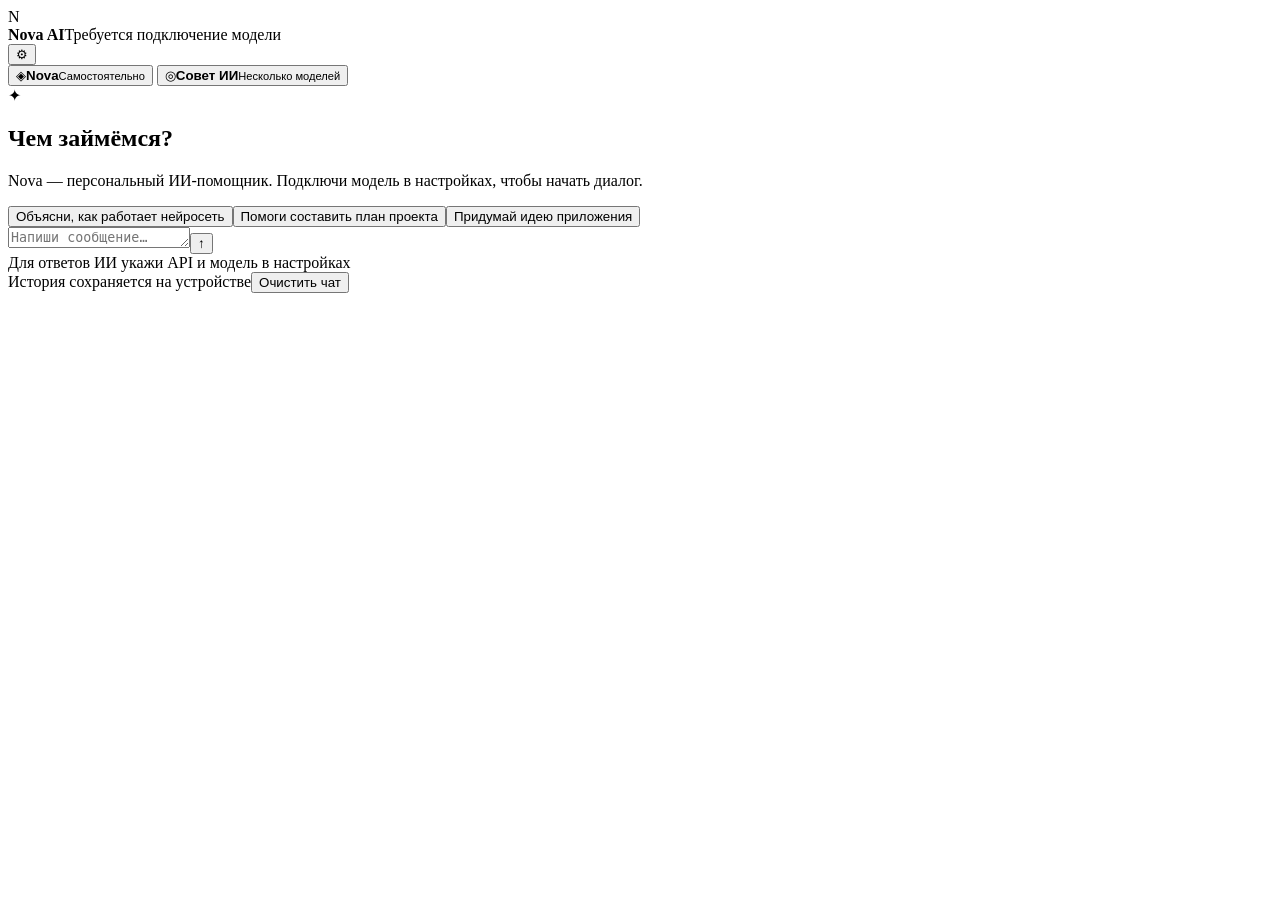
==== nova-patch/NovaAI_Android/app/src/main/assets/www/index.html @ fdd21eeb "Add provider presets and update Nova AI connection UI" ====
<!doctype html>
<html lang="ru">
<head>
<meta charset="utf-8"><meta name="viewport" content="width=device-width,initial-scale=1,viewport-fit=cover">
<meta name="theme-color" content="#10121a"><meta name="description" content="Nova AI — персональный ИИ-ассистент">
<link rel="manifest" href="manifest.webmanifest"><link rel="icon" href="icon.svg"><link rel="stylesheet" href="style.css">
<title>Nova AI</title>
</head>
<body>
<div class="app-shell">
<header class="topbar"><div class="brand-mark">N</div><div class="brand"><strong>Nova AI</strong><span id="connectionStatus">Требуется подключение модели</span></div><button class="icon-btn" id="settingsOpen" aria-label="Настройки" title="Настройки">⚙</button></header>
<nav class="mode-switch" aria-label="Режим работы">
<button class="mode active" data-mode="solo"><span class="mode-icon">◈</span><span><b>Nova</b><small>Самостоятельно</small></span></button>
<button class="mode" data-mode="council"><span class="mode-icon">◎</span><span><b>Совет ИИ</b><small>Несколько моделей</small></span></button>
</nav>
<main id="chat" class="chat"><section class="welcome" id="welcome"><div class="orb"><span>✦</span></div><h1>Чем займёмся?</h1><p id="welcomeText">Подключи языковую модель в настройках, чтобы начать.</p><div class="suggestions"><button class="suggestion">Объясни, как работает нейросеть</button><button class="suggestion">Помоги составить план проекта</button><button class="suggestion">Придумай идею приложения</button></div></section></main>
<form id="composer" class="composer"><textarea id="prompt" rows="1" placeholder="Напиши сообщение…" aria-label="Сообщение"></textarea><button class="send" id="sendBtn" type="submit" aria-label="Отправить">↑</button><div class="composer-note" id="composerNote">Для ответов ИИ укажи API и модель в настройках</div></form>
<footer class="bottom"><span class="dot"></span><span id="footerText">История сохраняется на устройстве</span><button id="clearChat">Очистить чат</button></footer>
</div>
<dialog id="settingsDialog"><div class="dialog-head"><div><h2>Настройки Nova</h2><p>Подключение языковой модели</p></div><button class="icon-btn" id="settingsClose" aria-label="Закрыть">×</button></div>
<form id="settingsForm">
<label class="field">Быстрый выбор провайдера<select id="providerPreset"><option value="">Выбрать…</option><option value="openrouter">OpenRouter (есть бесплатные модели)</option><option value="groq">Groq (доступность зависит от аккаунта)</option><option value="custom">Другой совместимый API</option></select></label>
<label class="field">Название модели / провайдера<input id="providerName" placeholder="Например, OpenRouter"></label>
<label class="field">Совместимый API endpoint<input id="endpoint" type="url" placeholder="https://…/v1/chat/completions" autocomplete="url"></label>
<label class="field">API-ключ (если требуется)<input id="apiKey" type="password" placeholder="Вставь ключ провайдера" autocomplete="off"></label>
<label class="field">Идентификатор модели<input id="modelName" placeholder="Название модели у провайдера"></label>
<div class="warning"><b>Важно:</b> ключ хранится локально в данных приложения и не является защищённым хранилищем Android. Используй только ключи с небольшими лимитами и доверенного провайдера. Для работы нужен интернет и доступ к API.</div>
<div class="settings-actions"><button type="button" class="secondary" id="forgetKey">Удалить ключ</button><button type="submit" class="primary">Сохранить</button></div>
</form>
<div class="local-data"><b>Локальные данные</b><p>История и настройки сохраняются на устройстве. Очистка данных приложения удалит их.</p><button type="button" class="secondary" id="wipeAll">Удалить все данные</button></div>
</dialog>
<script src="app.js"></script>
</body></html>
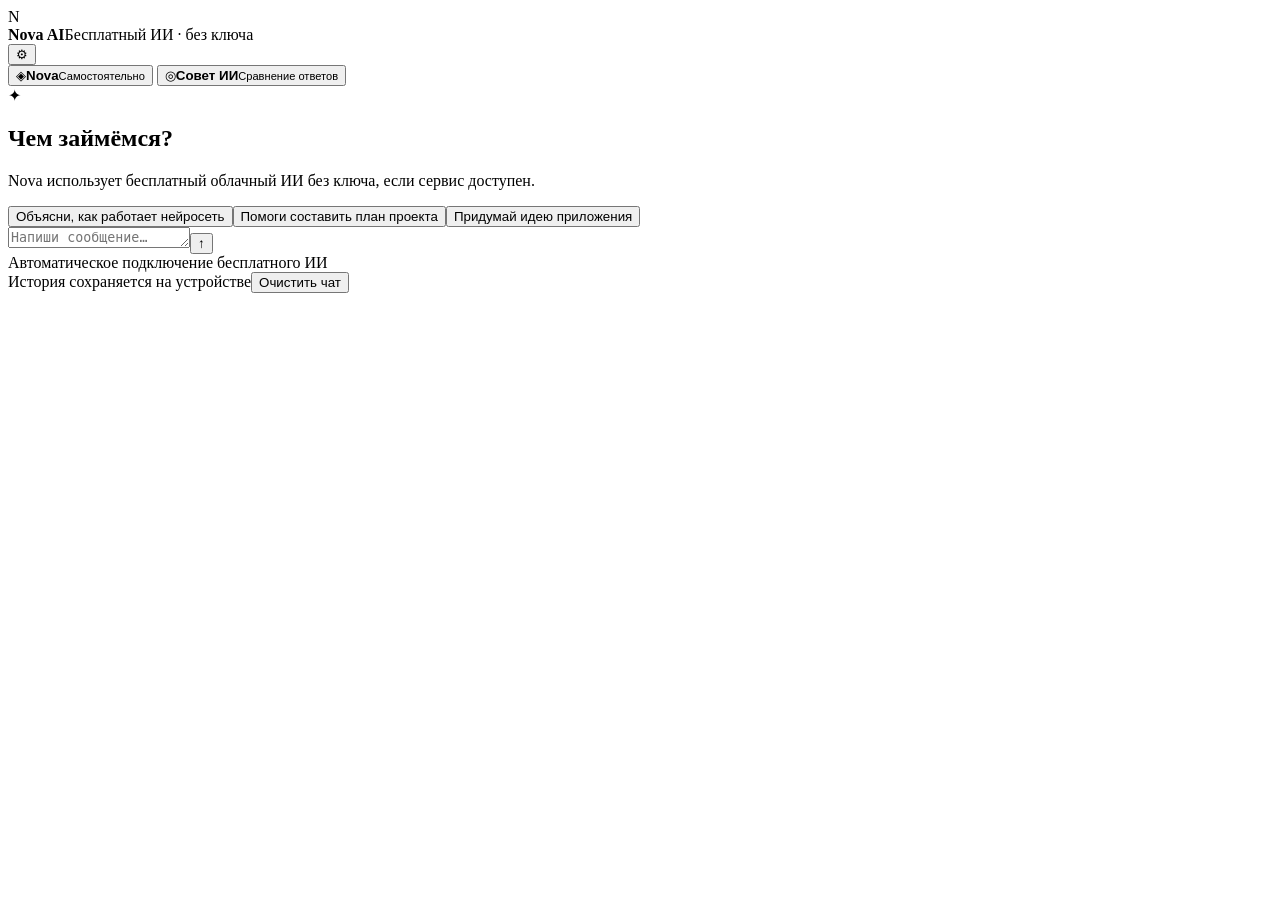
==== commit 27601d1f: "Clarify council mode and disclose cloud data handling" ====
--- a/nova-patch/NovaAI_Android/app/src/main/assets/www/index.html
+++ b/nova-patch/NovaAI_Android/app/src/main/assets/www/index.html
@@ -11,20 +11,20 @@
 <header class="topbar"><div class="brand-mark">N</div><div class="brand"><strong>Nova AI</strong><span id="connectionStatus">Требуется подключение модели</span></div><button class="icon-btn" id="settingsOpen" aria-label="Настройки" title="Настройки">⚙</button></header>
 <nav class="mode-switch" aria-label="Режим работы">
 <button class="mode active" data-mode="solo"><span class="mode-icon">◈</span><span><b>Nova</b><small>Самостоятельно</small></span></button>
-<button class="mode" data-mode="council"><span class="mode-icon">◎</span><span><b>Совет ИИ</b><small>Несколько моделей</small></span></button>
+<button class="mode" data-mode="council"><span class="mode-icon">◎</span><span><b>Совет ИИ</b><small>Сравнение ответов</small></span></button>
 </nav>
 <main id="chat" class="chat"><section class="welcome" id="welcome"><div class="orb"><span>✦</span></div><h1>Чем займёмся?</h1><p id="welcomeText">Подключи языковую модель в настройках, чтобы начать.</p><div class="suggestions"><button class="suggestion">Объясни, как работает нейросеть</button><button class="suggestion">Помоги составить план проекта</button><button class="suggestion">Придумай идею приложения</button></div></section></main>
 <form id="composer" class="composer"><textarea id="prompt" rows="1" placeholder="Напиши сообщение…" aria-label="Сообщение"></textarea><button class="send" id="sendBtn" type="submit" aria-label="Отправить">↑</button><div class="composer-note" id="composerNote">Для ответов ИИ укажи API и модель в настройках</div></form>
 <footer class="bottom"><span class="dot"></span><span id="footerText">История сохраняется на устройстве</span><button id="clearChat">Очистить чат</button></footer>
 </div>
-<dialog id="settingsDialog"><div class="dialog-head"><div><h2>Настройки Nova</h2><p>Подключение языковой модели</p></div><button class="icon-btn" id="settingsClose" aria-label="Закрыть">×</button></div>
+<dialog id="settingsDialog"><div class="dialog-head"><div><h2>Настройки Nova</h2><p>Автоматический бесплатный режим и дополнительные настройки</p></div><button class="icon-btn" id="settingsClose" aria-label="Закрыть">×</button></div>
 <form id="settingsForm">
 <label class="field">Быстрый выбор провайдера<select id="providerPreset"><option value="">Выбрать…</option><option value="openrouter">OpenRouter (есть бесплатные модели)</option><option value="groq">Groq (доступность зависит от аккаунта)</option><option value="custom">Другой совместимый API</option></select></label>
 <label class="field">Название модели / провайдера<input id="providerName" placeholder="Например, OpenRouter"></label>
 <label class="field">Совместимый API endpoint<input id="endpoint" type="url" placeholder="https://…/v1/chat/completions" autocomplete="url"></label>
 <label class="field">API-ключ (если требуется)<input id="apiKey" type="password" placeholder="Вставь ключ провайдера" autocomplete="off"></label>
 <label class="field">Идентификатор модели<input id="modelName" placeholder="Название модели у провайдера"></label>
-<div class="warning"><b>Важно:</b> ключ хранится локально в данных приложения и не является защищённым хранилищем Android. Используй только ключи с небольшими лимитами и доверенного провайдера. Для работы нужен интернет и доступ к API.</div>
+<div class="warning"><b>Приватность:</b> в автоматическом режиме текст запроса передаётся внешним AI-сервисам. Их правила хранения и использования данных могут отличаться; не отправляй пароли, адреса, документы и другие секреты. Бесплатные сервисы могут ограничивать доступ или менять условия. Локальная языковая модель в этой сборке пока не интегрирована.</div><div class="warning"><b>Ключи:</b> если используешь свой API, ключ хранится в локальных данных приложения, а не в защищённом хранилище Android.</div>
 <div class="settings-actions"><button type="button" class="secondary" id="forgetKey">Удалить ключ</button><button type="submit" class="primary">Сохранить</button></div>
 </form>
 <div class="local-data"><b>Локальные данные</b><p>История и настройки сохраняются на устройстве. Очистка данных приложения удалит их.</p><button type="button" class="secondary" id="wipeAll">Удалить все данные</button></div>
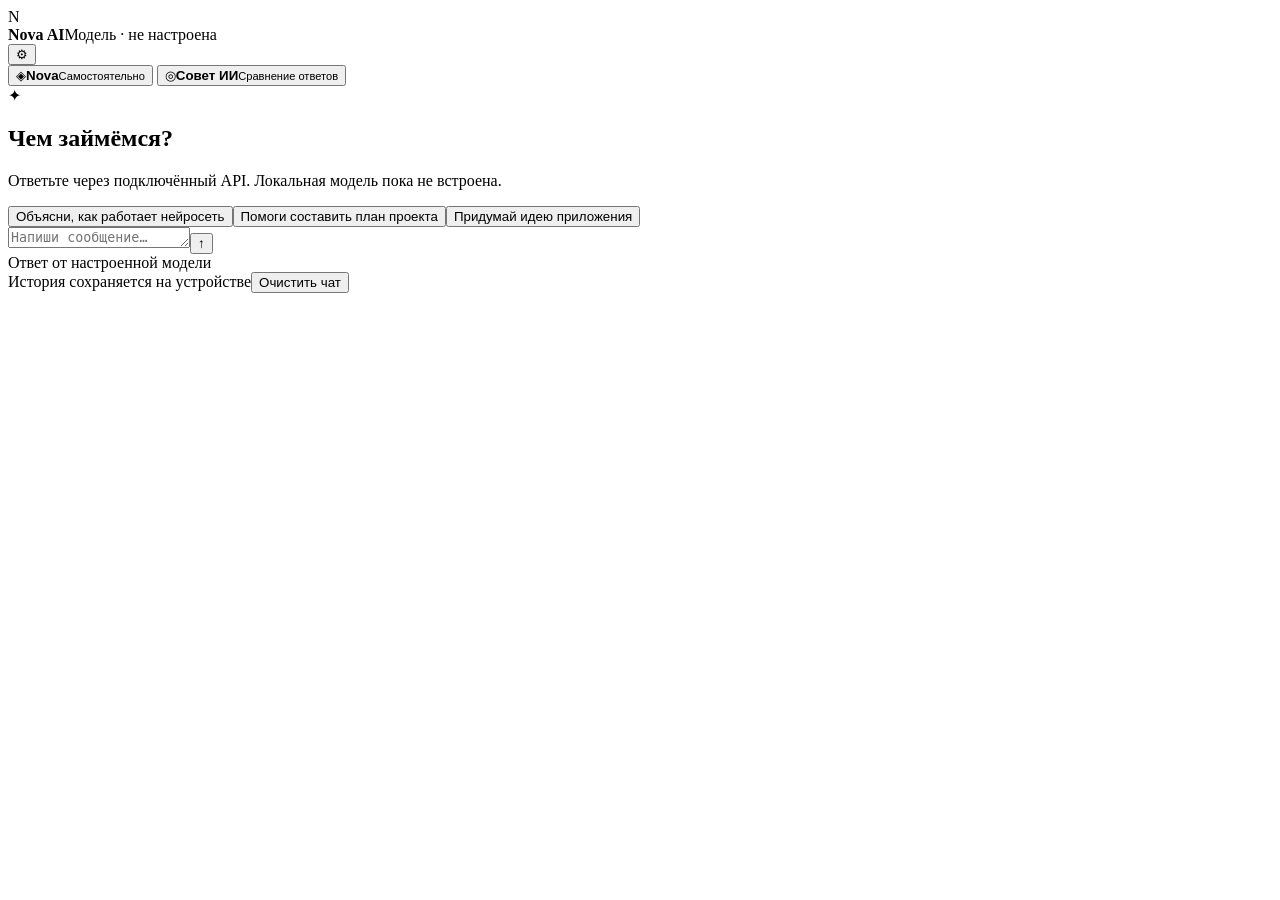
==== commit 0e49d669: "Add multi-provider configuration UI for AI council" ====
--- a/nova-patch/NovaAI_Android/app/src/main/assets/www/index.html
+++ b/nova-patch/NovaAI_Android/app/src/main/assets/www/index.html
@@ -17,14 +17,24 @@
 <form id="composer" class="composer"><textarea id="prompt" rows="1" placeholder="Напиши сообщение…" aria-label="Сообщение"></textarea><button class="send" id="sendBtn" type="submit" aria-label="Отправить">↑</button><div class="composer-note" id="composerNote">Для ответов ИИ укажи API и модель в настройках</div></form>
 <footer class="bottom"><span class="dot"></span><span id="footerText">История сохраняется на устройстве</span><button id="clearChat">Очистить чат</button></footer>
 </div>
-<dialog id="settingsDialog"><div class="dialog-head"><div><h2>Настройки Nova</h2><p>Автоматический бесплатный режим и дополнительные настройки</p></div><button class="icon-btn" id="settingsClose" aria-label="Закрыть">×</button></div>
+<dialog id="settingsDialog"><div class="dialog-head"><div><h2>Настройки Nova</h2><p>Подключи до трёх совместимых API; «Совет ИИ» запрашивает модели параллельно</p></div><button class="icon-btn" id="settingsClose" aria-label="Закрыть">×</button></div>
 <form id="settingsForm">
 <label class="field">Быстрый выбор провайдера<select id="providerPreset"><option value="">Выбрать…</option><option value="openrouter">OpenRouter (есть бесплатные модели)</option><option value="groq">Groq (доступность зависит от аккаунта)</option><option value="custom">Другой совместимый API</option></select></label>
 <label class="field">Название модели / провайдера<input id="providerName" placeholder="Например, OpenRouter"></label>
 <label class="field">Совместимый API endpoint<input id="endpoint" type="url" placeholder="https://…/v1/chat/completions" autocomplete="url"></label>
 <label class="field">API-ключ (если требуется)<input id="apiKey" type="password" placeholder="Вставь ключ провайдера" autocomplete="off"></label>
 <label class="field">Идентификатор модели<input id="modelName" placeholder="Название модели у провайдера"></label>
-<div class="warning"><b>Приватность:</b> в автоматическом режиме текст запроса передаётся внешним AI-сервисам. Их правила хранения и использования данных могут отличаться; не отправляй пароли, адреса, документы и другие секреты. Бесплатные сервисы могут ограничивать доступ или менять условия. Локальная языковая модель в этой сборке пока не интегрирована.</div><div class="warning"><b>Ключи:</b> если используешь свой API, ключ хранится в локальных данных приложения, а не в защищённом хранилище Android.</div>
+<div class="provider-divider"><b>Вторая модель — для режима «Совет ИИ»</b><small>Укажи endpoint и модель; ключ оставь пустым, если провайдер его не требует.</small></div>
+<label class="field">Название второй модели<input id="providerName2" placeholder="Модель 2"></label>
+<label class="field">Endpoint второй модели<input id="endpoint2" type="url" placeholder="https://…/v1/chat/completions"></label>
+<label class="field">API-ключ второй модели<input id="apiKey2" type="password" placeholder="Необязательно" autocomplete="off"></label>
+<label class="field">Идентификатор второй модели<input id="modelName2" placeholder="Название модели"></label>
+<div class="provider-divider"><b>Третья модель — необязательно</b></div>
+<label class="field">Название третьей модели<input id="providerName3" placeholder="Модель 3"></label>
+<label class="field">Endpoint третьей модели<input id="endpoint3" type="url" placeholder="https://…/v1/chat/completions"></label>
+<label class="field">API-ключ третьей модели<input id="apiKey3" type="password" placeholder="Необязательно" autocomplete="off"></label>
+<label class="field">Идентификатор третьей модели<input id="modelName3" placeholder="Название модели"></label>
+<div class="warning"><b>Приватность:</b> в автоматическом режиме текст запроса передаётся внешним AI-сервисам. Их правила хранения и использования данных могут отличаться; не отправляй пароли, адреса, документы и другие секреты. Бесплатные сервисы могут ограничивать доступ или менять условия. Локальная языковая модель в этой сборке пока не интегрирована. Для облачных моделей могут потребоваться ключи; это не гарантированно бесплатный режим.</div><div class="warning"><b>Ключи:</b> если используешь свой API, ключ хранится в локальных данных приложения, а не в защищённом хранилище Android.</div>
 <div class="settings-actions"><button type="button" class="secondary" id="forgetKey">Удалить ключ</button><button type="submit" class="primary">Сохранить</button></div>
 </form>
 <div class="local-data"><b>Локальные данные</b><p>История и настройки сохраняются на устройстве. Очистка данных приложения удалит их.</p><button type="button" class="secondary" id="wipeAll">Удалить все данные</button></div>
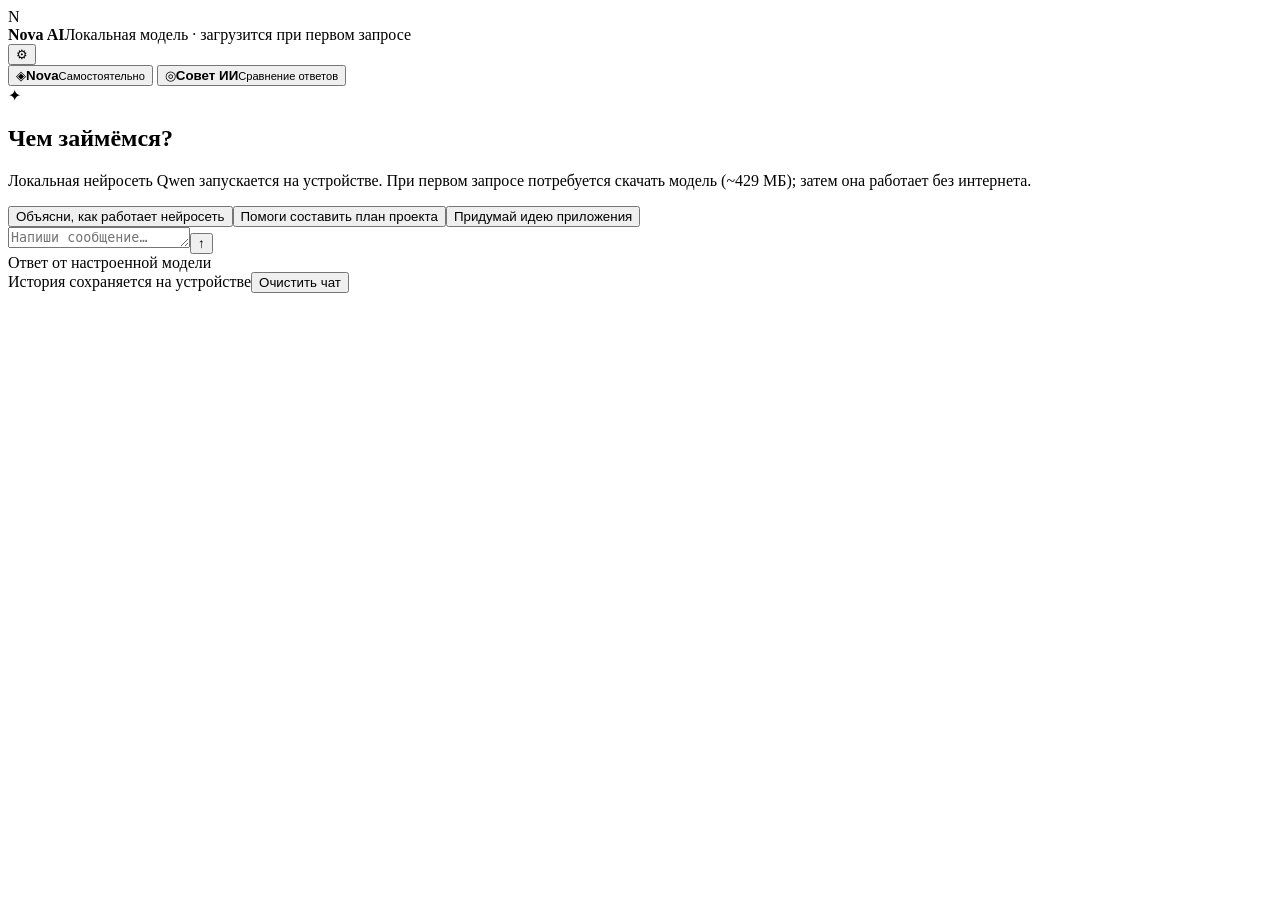
==== commit b1fc3b18: "Correct outdated local model privacy notice" ====
--- a/nova-patch/NovaAI_Android/app/src/main/assets/www/index.html
+++ b/nova-patch/NovaAI_Android/app/src/main/assets/www/index.html
@@ -34,7 +34,7 @@
 <label class="field">Endpoint третьей модели<input id="endpoint3" type="url" placeholder="https://…/v1/chat/completions"></label>
 <label class="field">API-ключ третьей модели<input id="apiKey3" type="password" placeholder="Необязательно" autocomplete="off"></label>
 <label class="field">Идентификатор третьей модели<input id="modelName3" placeholder="Название модели"></label>
-<div class="warning"><b>Приватность:</b> в автоматическом режиме текст запроса передаётся внешним AI-сервисам. Их правила хранения и использования данных могут отличаться; не отправляй пароли, адреса, документы и другие секреты. Бесплатные сервисы могут ограничивать доступ или менять условия. Локальная языковая модель в этой сборке пока не интегрирована. Для облачных моделей могут потребоваться ключи; это не гарантированно бесплатный режим.</div><div class="warning"><b>Ключи:</b> если используешь свой API, ключ хранится в локальных данных приложения, а не в защищённом хранилище Android.</div>
+<div class="warning"><b>Приватность:</b> в режиме «Совет ИИ» и при резервном облачном запросе текст передаётся внешним AI-сервисам. Их правила хранения и использования данных могут отличаться; не отправляй пароли, адреса, документы и другие секреты. В режиме «Nova» запрос обрабатывается локально после загрузки модели (~429 МБ). Бесплатные облачные сервисы могут ограничивать доступ или менять условия; для них могут потребоваться ключи.</div><div class="warning"><b>Ключи:</b> если используешь свой API, ключ хранится в локальных данных приложения, а не в защищённом хранилище Android.</div>
 <div class="settings-actions"><button type="button" class="secondary" id="forgetKey">Удалить ключ</button><button type="submit" class="primary">Сохранить</button></div>
 </form>
 <div class="local-data"><b>Локальные данные</b><p>История и настройки сохраняются на устройстве. Очистка данных приложения удалит их.</p><button type="button" class="secondary" id="wipeAll">Удалить все данные</button></div>
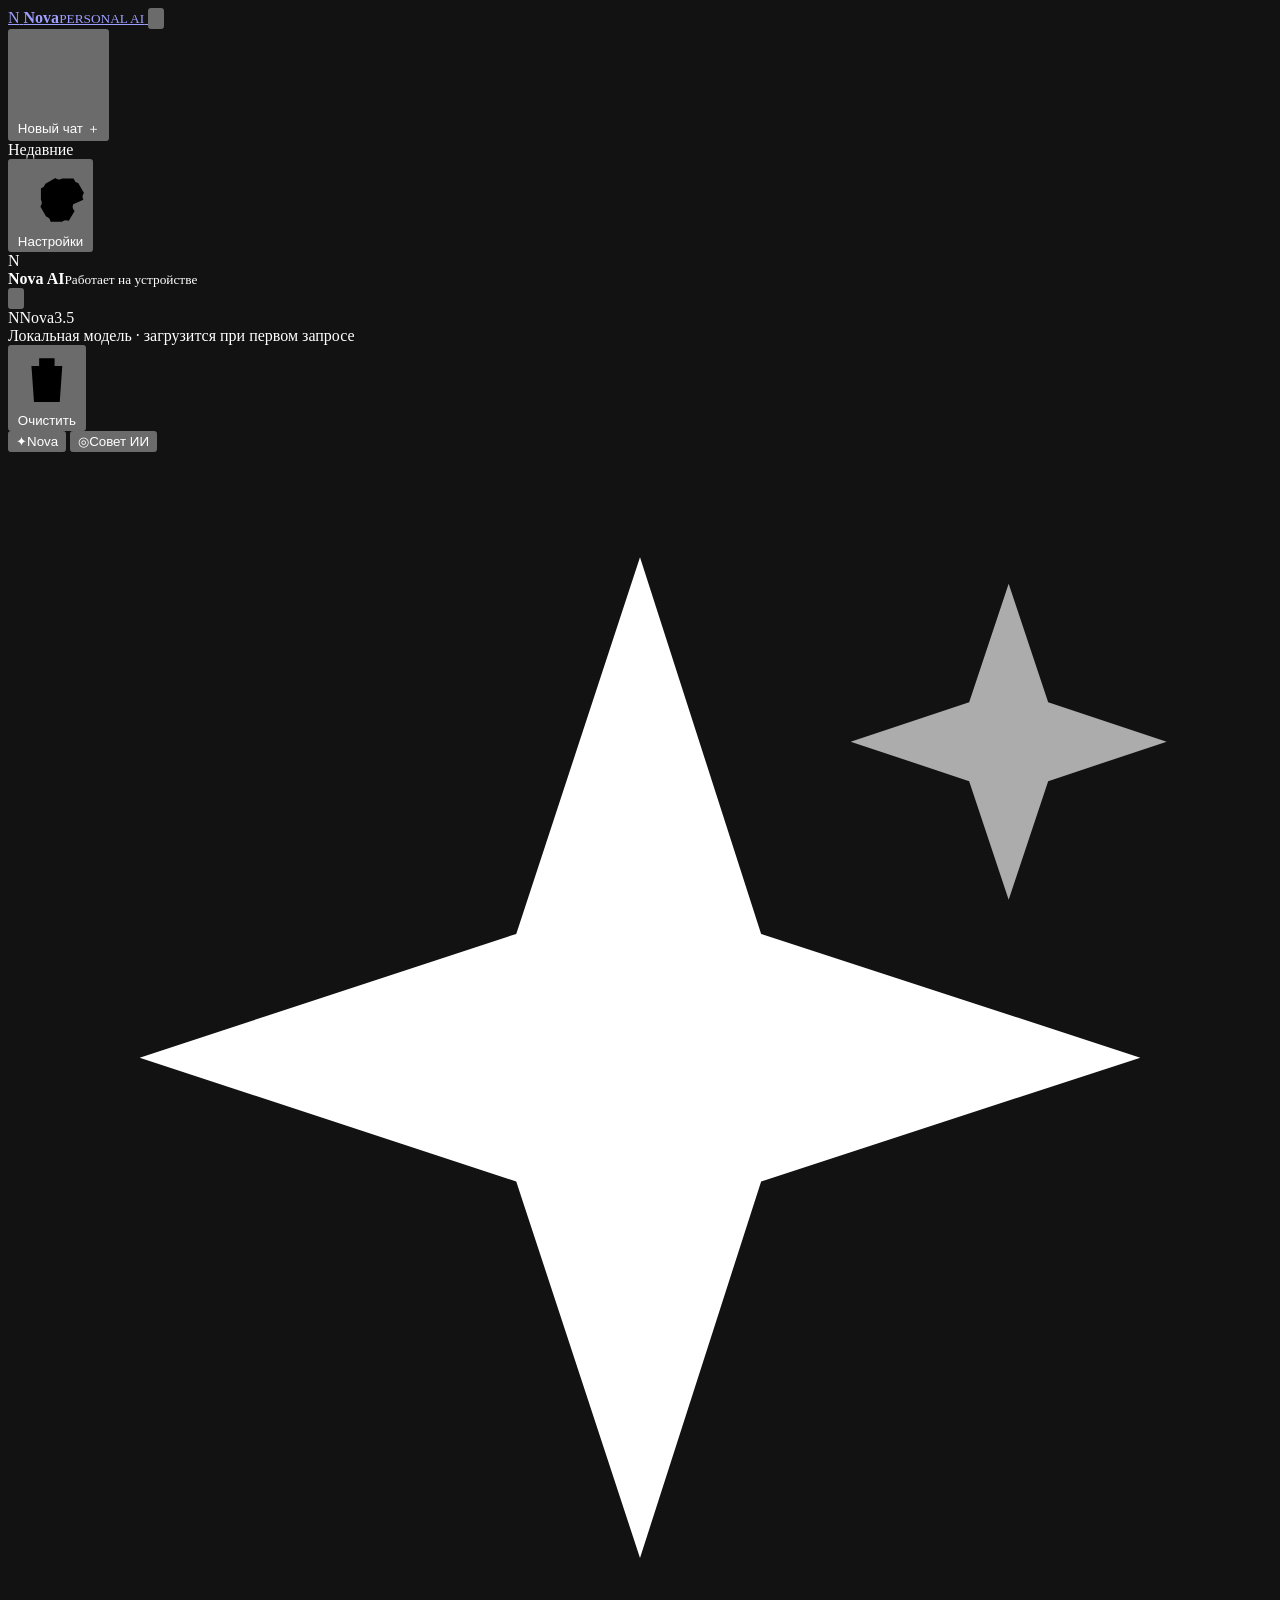
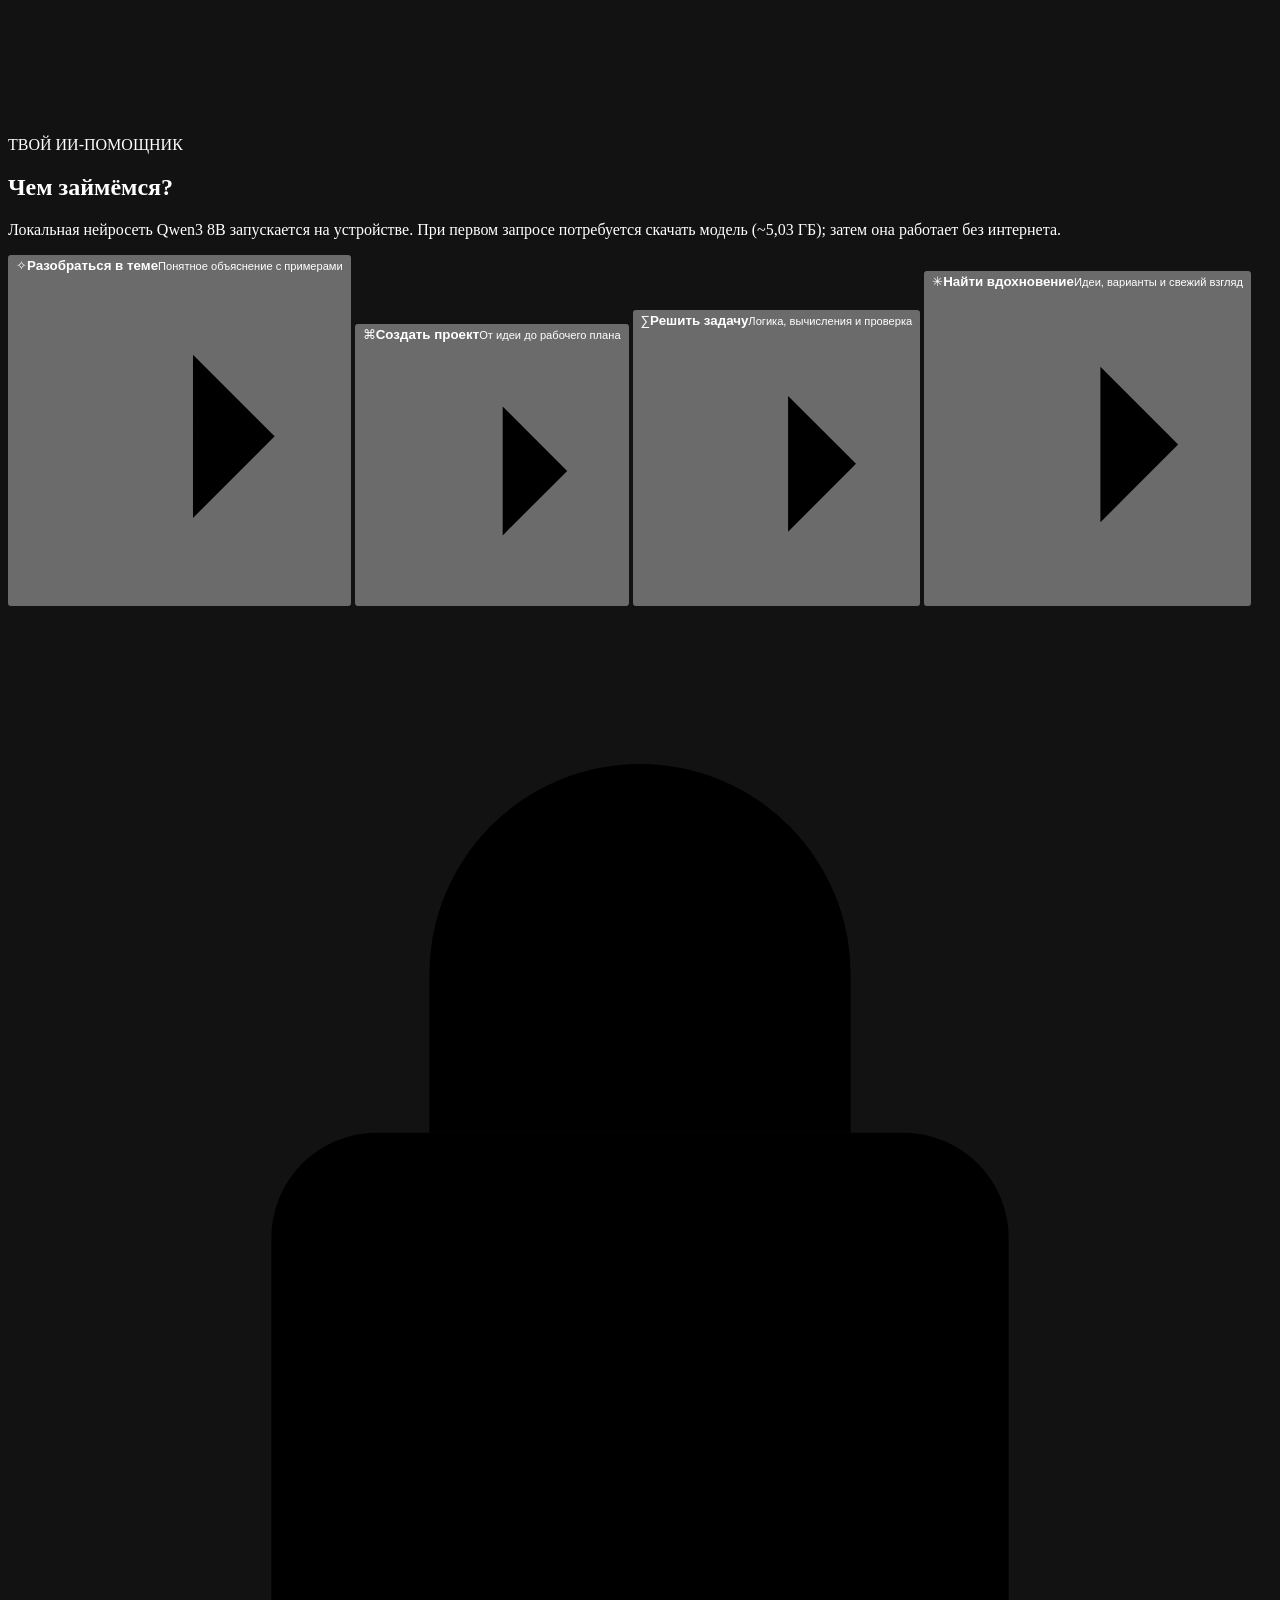
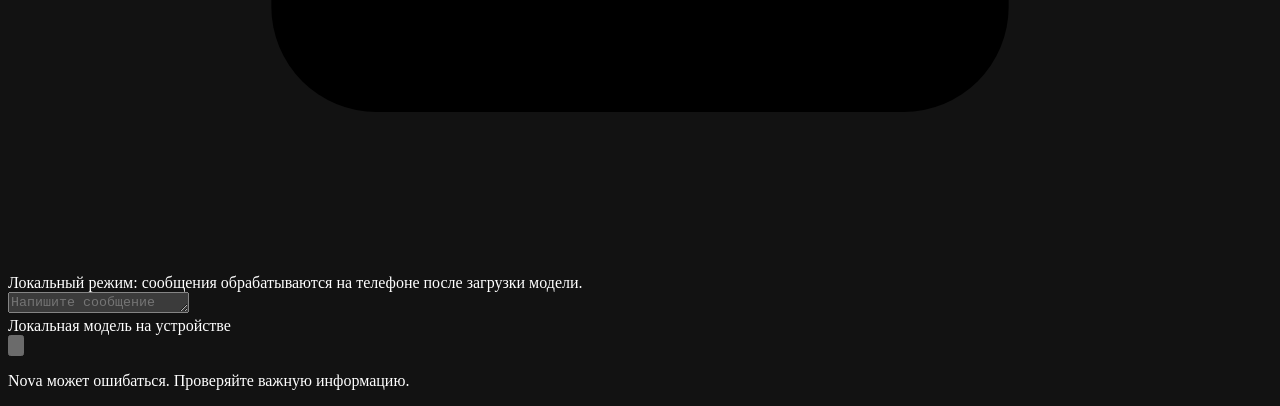
==== commit 07350edf: "Redesign Nova chat UI with responsive ChatGPT-style layout" ====
--- a/nova-patch/NovaAI_Android/app/src/main/assets/www/index.html
+++ b/nova-patch/NovaAI_Android/app/src/main/assets/www/index.html
@@ -1,43 +1,140 @@
 <!doctype html>
 <html lang="ru">
 <head>
-<meta charset="utf-8"><meta name="viewport" content="width=device-width,initial-scale=1,viewport-fit=cover">
-<meta name="theme-color" content="#10121a"><meta name="description" content="Nova AI — персональный ИИ-ассистент">
-<link rel="manifest" href="manifest.webmanifest"><link rel="icon" href="icon.svg"><link rel="stylesheet" href="style.css">
-<title>Nova AI</title>
+<meta charset="utf-8">
+<meta name="viewport" content="width=device-width,initial-scale=1,viewport-fit=cover">
+<meta name="theme-color" content="#212121">
+<meta name="color-scheme" content="dark">
+<meta name="description" content="Nova — персональный ИИ-помощник">
+<link rel="stylesheet" href="style.css">
+<title>Nova</title>
 </head>
 <body>
 <div class="app-shell">
-<header class="topbar"><div class="brand-mark">N</div><div class="brand"><strong>Nova AI</strong><span id="connectionStatus">Требуется подключение модели</span></div><button class="icon-btn" id="settingsOpen" aria-label="Настройки" title="Настройки">⚙</button></header>
-<nav class="mode-switch" aria-label="Режим работы">
-<button class="mode active" data-mode="solo"><span class="mode-icon">◈</span><span><b>Nova</b><small>Самостоятельно</small></span></button>
-<button class="mode" data-mode="council"><span class="mode-icon">◎</span><span><b>Совет ИИ</b><small>Сравнение ответов</small></span></button>
-</nav>
-<main id="chat" class="chat"><section class="welcome" id="welcome"><div class="orb"><span>✦</span></div><h1>Чем займёмся?</h1><p id="welcomeText">Подключи языковую модель в настройках, чтобы начать.</p><div class="suggestions"><button class="suggestion">Объясни, как работает нейросеть</button><button class="suggestion">Помоги составить план проекта</button><button class="suggestion">Придумай идею приложения</button></div></section></main>
-<form id="composer" class="composer"><textarea id="prompt" rows="1" placeholder="Напиши сообщение…" aria-label="Сообщение"></textarea><button class="send" id="sendBtn" type="submit" aria-label="Отправить">↑</button><div class="composer-note" id="composerNote">Для ответов ИИ укажи API и модель в настройках</div></form>
-<footer class="bottom"><span class="dot"></span><span id="footerText">История сохраняется на устройстве</span><button id="clearChat">Очистить чат</button></footer>
+  <aside class="sidebar" id="sidebar" aria-label="История чатов">
+    <div class="sidebar-top">
+      <a class="brand" href="#" id="brandHome" aria-label="Nova, главный экран">
+        <span class="brand-icon" aria-hidden="true"><span>N</span></span>
+        <span class="brand-copy"><strong>Nova</strong><small>PERSONAL AI</small></span>
+      </a>
+      <button class="icon-button quiet" id="sidebarClose" type="button" aria-label="Закрыть меню" title="Закрыть меню">
+        <svg viewBox="0 0 24 24" aria-hidden="true"><path d="M6 6l12 12M18 6L6 18"/></svg>
+      </button>
+    </div>
+    <button class="new-chat-button" id="newChat" type="button">
+      <svg viewBox="0 0 24 24" aria-hidden="true"><path d="M12 5v14M5 12h14"/></svg>
+      <span>Новый чат</span>
+      <kbd>＋</kbd>
+    </button>
+    <div class="side-section-title">Недавние</div>
+    <nav id="historyList" class="history-list" aria-label="Предыдущие чаты"></nav>
+    <div class="sidebar-spacer"></div>
+    <div class="sidebar-bottom">
+      <button class="side-action" id="settingsOpen" type="button">
+        <svg viewBox="0 0 24 24" aria-hidden="true"><circle cx="12" cy="12" r="3"/><path d="M19.4 15a1.7 1.7 0 0 0 .34 1.88l.06.06-1.7 2.94-.08-.03a1.72 1.72 0 0 0-1.82.25l-.07.05h-3.4l-.02-.09a1.72 1.72 0 0 0-1.21-1.42l-.09-.03-1.7-2.94.06-.07a1.72 1.72 0 0 0 .15-1.83l-.04-.08v-3.4l.09-.03a1.72 1.72 0 0 0 1.2-1.21l.04-.09 2.94-1.7.07.06a1.72 1.72 0 0 0 1.83.15l.08-.04h3.4l.03.09a1.72 1.72 0 0 0 1.21 1.2l.09.04 1.7 2.94-.06.07a1.72 1.72 0 0 0-.15 1.83l.04.08z" transform="translate(-3 -3) scale(1.18)"/></svg>
+        <span>Настройки</span>
+      </button>
+      <div class="profile-card">
+        <div class="profile-avatar">N</div>
+        <div class="profile-info"><strong>Nova AI</strong><small>Работает на устройстве</small></div>
+        <span class="profile-status" aria-label="Локальный режим"></span>
+      </div>
+    </div>
+  </aside>
+  <div class="sidebar-overlay" id="sidebarOverlay"></div>
+
+  <div class="app-main">
+    <header class="topbar">
+      <div class="topbar-left">
+        <button class="icon-button menu-toggle" id="sidebarToggle" type="button" aria-label="Открыть меню" title="История чатов">
+          <svg viewBox="0 0 24 24" aria-hidden="true"><path d="M4 6h16M4 12h16M4 18h16"/></svg>
+        </button>
+        <div class="topbar-brand"><span class="mobile-brand-icon">N</span><span class="topbar-title">Nova</span><span class="version-pill">3.5</span></div>
+        <span class="topbar-divider"></span>
+        <div class="model-status-wrap">
+          <span class="status-dot"></span>
+          <span id="connectionStatus">Qwen3.5 9B · локально</span>
+        </div>
+      </div>
+      <div class="topbar-actions">
+        <button class="top-action" id="clearChat" type="button" title="Очистить текущий чат">
+          <svg viewBox="0 0 24 24" aria-hidden="true"><path d="M4 7h16M10 11v6M14 11v6M6 7l1 14h10l1-14M9 7V4h6v3"/></svg>
+          <span>Очистить</span>
+        </button>
+      </div>
+    </header>
+
+    <nav class="mode-switch" aria-label="Режим работы">
+      <button class="mode active" data-mode="solo" type="button"><span class="mode-icon">✦</span><span>Nova</span></button>
+      <button class="mode" data-mode="council" type="button"><span class="mode-icon">◎</span><span>Совет ИИ</span></button>
+    </nav>
+
+    <main id="chat" class="chat-scroll">
+      <section class="welcome" id="welcome">
+        <div class="welcome-symbol"><span class="welcome-glow"></span><svg viewBox="0 0 48 48" aria-hidden="true"><path d="M24 4l4.6 14.3L43 23l-14.4 4.7L24 42l-4.7-14.3L5 23l14.3-4.7L24 4z" fill="currentColor"/><path d="M38 5l1.5 4.5L44 11l-4.5 1.5L38 17l-1.5-4.5L32 11l4.5-1.5L38 5z" fill="currentColor" opacity=".65"/></svg></div>
+        <p class="eyebrow">ТВОЙ ИИ-ПОМОЩНИК</p>
+        <h1>Чем займёмся?</h1>
+        <p class="welcome-copy" id="welcomeText">Спроси о чём угодно, попроси разобраться в сложной теме или вместе создай что-то новое.</p>
+        <div class="suggestion-grid">
+          <button class="suggestion" type="button" data-prompt="Объясни сложную тему простыми словами и приведи пример."><span class="suggestion-icon purple">✧</span><span><b>Разобраться в теме</b><small>Понятное объяснение с примерами</small></span><svg class="suggestion-arrow" viewBox="0 0 24 24"><path d="M5 12h14M13 6l6 6-6 6"/></svg></button>
+          <button class="suggestion" type="button" data-prompt="Помоги придумать идею полезного приложения и составь план его разработки."><span class="suggestion-icon amber">⌘</span><span><b>Создать проект</b><small>От идеи до рабочего плана</small></span><svg class="suggestion-arrow" viewBox="0 0 24 24"><path d="M5 12h14M13 6l6 6-6 6"/></svg></button>
+          <button class="suggestion" type="button" data-prompt="Помоги решить непростую задачу по шагам и проверь ответ."><span class="suggestion-icon green">∑</span><span><b>Решить задачу</b><small>Логика, вычисления и проверка</small></span><svg class="suggestion-arrow" viewBox="0 0 24 24"><path d="M5 12h14M13 6l6 6-6 6"/></svg></button>
+          <button class="suggestion" type="button" data-prompt="Предложи несколько нестандартных идей для творчества и объясни, чем они интересны."><span class="suggestion-icon blue">✳</span><span><b>Найти вдохновение</b><small>Идеи, варианты и свежий взгляд</small></span><svg class="suggestion-arrow" viewBox="0 0 24 24"><path d="M5 12h14M13 6l6 6-6 6"/></svg></button>
+        </div>
+        <div class="privacy-note"><svg viewBox="0 0 24 24" aria-hidden="true"><rect x="5" y="10" width="14" height="11" rx="2"/><path d="M8 10V7a4 4 0 0 1 8 0v3M12 14v3"/></svg><span>Локальный режим: сообщения обрабатываются на телефоне после загрузки модели.</span></div>
+      </section>
+    </main>
+
+    <section class="composer-area" aria-label="Ввод сообщения">
+      <form id="composer" class="composer">
+        <div class="composer-shell">
+          <textarea id="prompt" rows="1" placeholder="Напишите сообщение Nova…" aria-label="Сообщение"></textarea>
+          <div class="composer-toolbar">
+            <div class="composer-tools"><span class="composer-hint" id="composerNote">Qwen3.5 9B · локальная обработка</span></div>
+            <button class="send-button" id="sendBtn" type="submit" aria-label="Отправить сообщение" title="Отправить">
+              <svg viewBox="0 0 24 24" aria-hidden="true"><path d="M12 19V5M5 12l7-7 7 7"/></svg>
+            </button>
+          </div>
+        </div>
+        <p class="disclaimer">Nova может ошибаться. Проверяйте важную информацию.</p>
+      </form>
+    </section>
+  </div>
 </div>
-<dialog id="settingsDialog"><div class="dialog-head"><div><h2>Настройки Nova</h2><p>Подключи до трёх совместимых API; «Совет ИИ» запрашивает модели параллельно</p></div><button class="icon-btn" id="settingsClose" aria-label="Закрыть">×</button></div>
-<form id="settingsForm">
-<label class="field">Быстрый выбор провайдера<select id="providerPreset"><option value="">Выбрать…</option><option value="openrouter">OpenRouter (есть бесплатные модели)</option><option value="groq">Groq (доступность зависит от аккаунта)</option><option value="custom">Другой совместимый API</option></select></label>
-<label class="field">Название модели / провайдера<input id="providerName" placeholder="Например, OpenRouter"></label>
-<label class="field">Совместимый API endpoint<input id="endpoint" type="url" placeholder="https://…/v1/chat/completions" autocomplete="url"></label>
-<label class="field">API-ключ (если требуется)<input id="apiKey" type="password" placeholder="Вставь ключ провайдера" autocomplete="off"></label>
-<label class="field">Идентификатор модели<input id="modelName" placeholder="Название модели у провайдера"></label>
-<div class="provider-divider"><b>Вторая модель — для режима «Совет ИИ»</b><small>Укажи endpoint и модель; ключ оставь пустым, если провайдер его не требует.</small></div>
-<label class="field">Название второй модели<input id="providerName2" placeholder="Модель 2"></label>
-<label class="field">Endpoint второй модели<input id="endpoint2" type="url" placeholder="https://…/v1/chat/completions"></label>
-<label class="field">API-ключ второй модели<input id="apiKey2" type="password" placeholder="Необязательно" autocomplete="off"></label>
-<label class="field">Идентификатор второй модели<input id="modelName2" placeholder="Название модели"></label>
-<div class="provider-divider"><b>Третья модель — необязательно</b></div>
-<label class="field">Название третьей модели<input id="providerName3" placeholder="Модель 3"></label>
-<label class="field">Endpoint третьей модели<input id="endpoint3" type="url" placeholder="https://…/v1/chat/completions"></label>
-<label class="field">API-ключ третьей модели<input id="apiKey3" type="password" placeholder="Необязательно" autocomplete="off"></label>
-<label class="field">Идентификатор третьей модели<input id="modelName3" placeholder="Название модели"></label>
-<div class="warning"><b>Приватность:</b> в режиме «Совет ИИ» и при резервном облачном запросе текст передаётся внешним AI-сервисам. Их правила хранения и использования данных могут отличаться; не отправляй пароли, адреса, документы и другие секреты. В режиме «Nova» запрос обрабатывается локально после загрузки модели (~429 МБ). Бесплатные облачные сервисы могут ограничивать доступ или менять условия; для них могут потребоваться ключи.</div><div class="warning"><b>Ключи:</b> если используешь свой API, ключ хранится в локальных данных приложения, а не в защищённом хранилище Android.</div>
-<div class="settings-actions"><button type="button" class="secondary" id="forgetKey">Удалить ключ</button><button type="submit" class="primary">Сохранить</button></div>
-</form>
-<div class="local-data"><b>Локальные данные</b><p>История и настройки сохраняются на устройстве. Очистка данных приложения удалит их.</p><button type="button" class="secondary" id="wipeAll">Удалить все данные</button></div>
+
+<dialog id="settingsDialog" class="settings-dialog">
+  <div class="dialog-head">
+    <div class="dialog-title"><span class="dialog-symbol">✦</span><div><h2>Настройки</h2><p>Модель, дополнительные сервисы и данные</p></div></div>
+    <button class="icon-button" id="settingsClose" type="button" aria-label="Закрыть настройки">×</button>
+  </div>
+  <div class="model-card">
+    <div class="model-card-icon">N</div><div class="model-card-copy"><strong>Qwen3.5 9B Instruct</strong><span>Квантование Q4_K_S · примерно 5,8 ГБ</span><small>После загрузки может отвечать без интернета</small></div><span class="model-badge">LOCAL</span>
+  </div>
+  <div class="settings-scroll">
+    <form id="settingsForm">
+      <div class="settings-section"><h3>Резервные облачные модели</h3><p>Необязательно. Используются только после явного подключения API или в режиме «Совет ИИ».</p></div>
+      <label class="field">Быстрый выбор провайдера<select id="providerPreset"><option value="">Выбрать…</option><option value="openrouter">OpenRouter — доступность зависит от модели и аккаунта</option><option value="groq">Groq — требуется доступный API</option><option value="custom">Другой совместимый API</option></select></label>
+      <label class="field">Название первой модели<input id="providerName" placeholder="Например, Облачная модель" autocomplete="off"></label>
+      <label class="field">API endpoint<input id="endpoint" type="url" placeholder="https://…/v1/chat/completions" autocomplete="url"></label>
+      <label class="field">API-ключ<input id="apiKey" type="password" placeholder="Ключ провайдера" autocomplete="off"></label>
+      <label class="field">Идентификатор модели<input id="modelName" placeholder="Название модели у провайдера" autocomplete="off"></label>
+      <div class="provider-divider"><b>Вторая модель</b><span>Для сравнения ответов в режиме «Совет ИИ»</span></div>
+      <label class="field">Название<input id="providerName2" placeholder="Модель 2" autocomplete="off"></label>
+      <label class="field">API endpoint<input id="endpoint2" type="url" placeholder="https://…/v1/chat/completions" autocomplete="url"></label>
+      <label class="field">API-ключ<input id="apiKey2" type="password" placeholder="Необязательно" autocomplete="off"></label>
+      <label class="field">Идентификатор модели<input id="modelName2" placeholder="Название модели" autocomplete="off"></label>
+      <div class="provider-divider"><b>Третья модель <span class="muted">(необязательно)</span></b></div>
+      <label class="field">Название<input id="providerName3" placeholder="Модель 3" autocomplete="off"></label>
+      <label class="field">API endpoint<input id="endpoint3" type="url" placeholder="https://…/v1/chat/completions" autocomplete="url"></label>
+      <label class="field">API-ключ<input id="apiKey3" type="password" placeholder="Необязательно" autocomplete="off"></label>
+      <label class="field">Идентификатор модели<input id="modelName3" placeholder="Название модели" autocomplete="off"></label>
+      <div class="notice privacy-warning"><b>Приватность</b><span>При облачном запросе сообщения передаются выбранному сервису. Его правила хранения данных могут отличаться от правил Nova. Не отправляйте пароли или другие секреты.</span></div>
+      <div class="notice"><b>Хранение ключей</b><span>Ключи сохраняются в локальных данных WebView, а не в защищённом Android Keystore. Подключайте только проверенных провайдеров.</span></div>
+      <div class="settings-actions"><button type="button" class="secondary-button" id="forgetKey">Удалить ключи</button><button type="submit" class="primary-button">Сохранить настройки</button></div>
+    </form>
+    <div class="settings-section data-section"><h3>Локальные данные</h3><p>История и настройки хранятся на устройстве.</p><button type="button" class="secondary-button danger-button" id="wipeAll">Удалить историю и настройки</button></div>
+  </div>
 </dialog>
 <script src="app.js"></script>
-</body></html>+</body>
+</html>
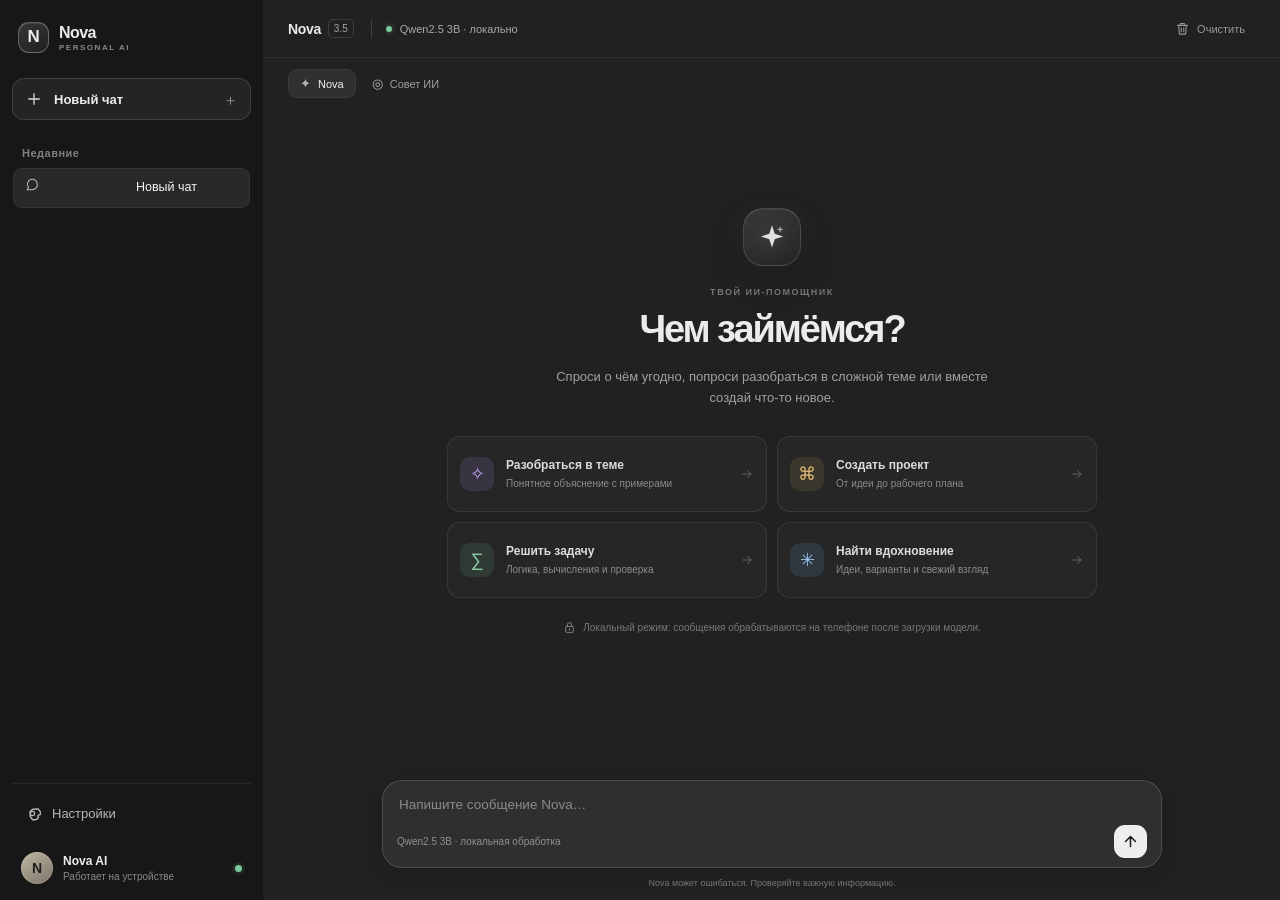
==== commit 9b6cbb98: "Explain model memory footprint and Council setup in settings" ====
--- a/nova-patch/NovaAI_Android/app/src/main/assets/www/index.html
+++ b/nova-patch/NovaAI_Android/app/src/main/assets/www/index.html
@@ -53,7 +53,7 @@
         <span class="topbar-divider"></span>
         <div class="model-status-wrap">
           <span class="status-dot"></span>
-          <span id="connectionStatus">Qwen3.5 9B · локально</span>
+          <span id="connectionStatus">Qwen2.5 3B · локально</span>
         </div>
       </div>
       <div class="topbar-actions">
@@ -90,7 +90,7 @@
         <div class="composer-shell">
           <textarea id="prompt" rows="1" placeholder="Напишите сообщение Nova…" aria-label="Сообщение"></textarea>
           <div class="composer-toolbar">
-            <div class="composer-tools"><span class="composer-hint" id="composerNote">Qwen3.5 9B · локальная обработка</span></div>
+            <div class="composer-tools"><span class="composer-hint" id="composerNote">Qwen2.5 3B · локальная обработка</span></div>
             <button class="send-button" id="sendBtn" type="submit" aria-label="Отправить сообщение" title="Отправить">
               <svg viewBox="0 0 24 24" aria-hidden="true"><path d="M12 19V5M5 12l7-7 7 7"/></svg>
             </button>
@@ -108,17 +108,17 @@
     <button class="icon-button" id="settingsClose" type="button" aria-label="Закрыть настройки">×</button>
   </div>
   <div class="model-card">
-    <div class="model-card-icon">N</div><div class="model-card-copy"><strong>Qwen3.5 9B Instruct</strong><span>Квантование Q4_K_S · примерно 5,8 ГБ</span><small>После загрузки может отвечать без интернета</small></div><span class="model-badge">LOCAL</span>
+    <div class="model-card-icon">N</div><div class="model-card-copy"><strong>Qwen2.5 3B Instruct</strong><span>Квантование Q4_K_M · примерно 1,93 ГБ</span><small>Локальная модель · после загрузки может работать офлайн</small></div><span class="model-badge">LOCAL</span>
   </div>
   <div class="settings-scroll">
     <form id="settingsForm">
-      <div class="settings-section"><h3>Резервные облачные модели</h3><p>Необязательно. Используются только после явного подключения API или в режиме «Совет ИИ».</p></div>
-      <label class="field">Быстрый выбор провайдера<select id="providerPreset"><option value="">Выбрать…</option><option value="openrouter">OpenRouter — доступность зависит от модели и аккаунта</option><option value="groq">Groq — требуется доступный API</option><option value="custom">Другой совместимый API</option></select></label>
+      <div class="settings-section"><h3>Облачные модели и Совет ИИ</h3><p>Совет запускает настроенные API параллельно. Если локальная Nova уже скачана, она тоже участвует; достаточно одного облачного API + локальной модели. Для двух облачных моделей локальная загрузка не обязательна.</p></div>
+      <label class="field">Быстрый выбор провайдера<select id="providerPreset"><option value="">Выбрать…</option><option value="openrouter">OpenRouter — бесплатные модели, нужен API-ключ</option><option value="groq">Groq — нужен API-ключ; проверь тариф и лимиты</option><option value="custom">Другой совместимый API</option></select></label>
       <label class="field">Название первой модели<input id="providerName" placeholder="Например, Облачная модель" autocomplete="off"></label>
       <label class="field">API endpoint<input id="endpoint" type="url" placeholder="https://…/v1/chat/completions" autocomplete="url"></label>
-      <label class="field">API-ключ<input id="apiKey" type="password" placeholder="Ключ провайдера" autocomplete="off"></label>
+      <label class="field">API-ключ (для OpenRouter/Groq обязателен)<input id="apiKey" type="password" placeholder="Вставь API-ключ" autocomplete="off"></label>
       <label class="field">Идентификатор модели<input id="modelName" placeholder="Название модели у провайдера" autocomplete="off"></label>
-      <div class="provider-divider"><b>Вторая модель</b><span>Для сравнения ответов в режиме «Совет ИИ»</span></div>
+      <div class="provider-divider"><b>Вторая облачная модель</b><span>Дополнительный участник Совета ИИ</span></div>
       <label class="field">Название<input id="providerName2" placeholder="Модель 2" autocomplete="off"></label>
       <label class="field">API endpoint<input id="endpoint2" type="url" placeholder="https://…/v1/chat/completions" autocomplete="url"></label>
       <label class="field">API-ключ<input id="apiKey2" type="password" placeholder="Необязательно" autocomplete="off"></label>
--- a/nova-patch/NovaAI_Android/app/src/main/assets/www/style.css
+++ b/nova-patch/NovaAI_Android/app/src/main/assets/www/style.css
@@ -0,0 +1,275 @@
+:root{
+  color-scheme:dark;
+  --bg:#212121;
+  --panel:#181818;
+  --panel-hover:#262626;
+  --panel-soft:#2a2a2a;
+  --border:rgba(255,255,255,.09);
+  --border-strong:rgba(255,255,255,.15);
+  --text:#ececec;
+  --muted:#a0a0a0;
+  --quiet:#747474;
+  --accent:#d9d9d9;
+  --accent-ink:#141414;
+  --good:#79c99c;
+  --radius:16px;
+  --sidebar-width:264px;
+  font-family:-apple-system,BlinkMacSystemFont,"Segoe UI",Roboto,Helvetica,Arial,sans-serif;
+}
+*{box-sizing:border-box}
+html,body{height:100%;width:100%;margin:0;overflow:hidden;background:var(--bg);color:var(--text);-webkit-font-smoothing:antialiased}
+body{overscroll-behavior:none}
+button,input,textarea,select{font:inherit}
+button{color:inherit}
+button:focus-visible,a:focus-visible,input:focus-visible,textarea:focus-visible,select:focus-visible{outline:2px solid #b7b7b7;outline-offset:3px}
+button:disabled{opacity:.48;cursor:default}
+button, a{-webkit-tap-highlight-color:transparent}
+.app-shell{display:flex;height:100%;height:100dvh;width:100%;background:var(--bg);overflow:hidden}
+.sidebar{position:relative;z-index:30;display:flex;flex-direction:column;flex:0 0 var(--sidebar-width);width:var(--sidebar-width);min-width:var(--sidebar-width);padding:16px 12px 12px;background:#171717;border-right:1px solid rgba(255,255,255,.035);transition:transform .22s ease}
+.sidebar-top{height:42px;display:flex;align-items:center;justify-content:space-between;margin:0 4px 20px 6px}
+.sidebar-top .icon-button{display:none}
+.brand{display:flex;align-items:center;gap:10px;text-decoration:none;color:var(--text);min-width:0}
+.brand-icon{height:31px;width:31px;display:grid;place-items:center;border:1px solid rgba(255,255,255,.28);border-radius:11px;background:linear-gradient(145deg,#363636,#202020);box-shadow:inset 0 1px rgba(255,255,255,.08);font-weight:750;font-size:17px;letter-spacing:-.07em}
+.brand-icon span{transform:translateX(-.5px)}
+.brand-copy{display:flex;flex-direction:column;gap:1px}
+.brand-copy strong{font-size:16px;line-height:19px;letter-spacing:-.035em;font-weight:650}
+.brand-copy small{font-size:8px;letter-spacing:.19em;color:#898989;font-weight:650}
+.icon-button{border:1px solid transparent;width:36px;height:36px;display:grid;place-items:center;border-radius:10px;background:transparent;color:#b9b9b9;cursor:pointer;flex-shrink:0;transition:background .15s,border-color .15s,color .15s}
+.icon-button svg,.top-action svg,.side-action svg,.new-chat-button svg,.composer svg,.suggestion-arrow,.privacy-note svg{width:19px;height:19px;stroke:currentColor;fill:none;stroke-width:1.7;stroke-linecap:round;stroke-linejoin:round}
+.icon-button:hover,.top-action:hover,.side-action:hover{background:#262626;color:#f0f0f0}
+.quiet{color:#868686}
+.new-chat-button{width:100%;height:42px;display:flex;align-items:center;gap:11px;padding:0 12px;border:1px solid rgba(255,255,255,.13);border-radius:12px;background:#242424;font-size:13px;font-weight:560;cursor:pointer;transition:background .16s,border-color .16s}
+.new-chat-button:hover{background:#2d2d2d;border-color:rgba(255,255,255,.23)}
+.new-chat-button svg{width:18px;height:18px;color:#d9d9d9}
+.new-chat-button kbd{margin-left:auto;font-size:15px;font-family:inherit;color:#8f8f8f;border:0;line-height:1}
+.side-section-title{margin:27px 10px 9px;color:#808080;font-weight:600;font-size:11px;letter-spacing:.045em}
+.history-list{display:flex;flex-direction:column;gap:3px;overflow:auto;min-height:0;padding:0 1px 8px;scrollbar-width:thin;scrollbar-color:#3b3b3b transparent}
+.history-item{width:100%;min-height:37px;display:flex;align-items:center;gap:9px;text-align:left;border:1px solid transparent;border-radius:9px;background:transparent;color:#bdbdbd;padding:8px 10px;cursor:pointer;font-size:12.5px;line-height:1.4}
+.history-item svg{width:16px;height:16px;flex:0 0 16px;stroke:currentColor;fill:none;stroke-width:1.55;opacity:.72}
+.history-item span{display:block;min-width:0;overflow:hidden;text-overflow:ellipsis;white-space:nowrap;flex:1}
+.history-item:hover{background:#222;color:#eee}
+.history-item.active{background:#292929;border-color:rgba(255,255,255,.055);color:#f5f5f5}
+.history-empty{padding:10px;color:#727272;font-size:12px;line-height:1.5}
+.sidebar-spacer{flex:1;min-height:20px}
+.sidebar-bottom{border-top:1px solid rgba(255,255,255,.075);padding:11px 2px 0}
+.side-action{width:100%;display:flex;align-items:center;gap:11px;border:0;background:transparent;color:#b6b6b6;text-align:left;padding:10px 10px;border-radius:10px;font-size:13px;cursor:pointer}
+.side-action svg{width:17px;height:17px}
+.profile-card{display:flex;align-items:center;gap:10px;margin-top:10px;padding:10px 7px 4px}
+.profile-avatar{width:32px;height:32px;display:grid;place-items:center;border-radius:50%;background:linear-gradient(145deg,#c1b6a2,#7c7468);color:#1d1d1d;font-weight:750;font-size:14px;box-shadow:inset 0 0 0 1px rgba(255,255,255,.13)}
+.profile-info{display:flex;min-width:0;flex:1;flex-direction:column;gap:3px}
+.profile-info strong{font-size:12px;font-weight:600}
+.profile-info small{font-size:10px;color:#898989}
+.profile-status,.status-dot{width:7px;height:7px;background:var(--good);border-radius:50%;box-shadow:0 0 0 3px rgba(121,201,156,.09)}
+.sidebar-overlay{display:none}
+.app-main{display:flex;min-width:0;flex:1;flex-direction:column;height:100%;height:100dvh;background:var(--bg);position:relative}
+.topbar{height:58px;flex:0 0 58px;display:flex;align-items:center;justify-content:space-between;padding:0 24px;border-bottom:1px solid rgba(255,255,255,.055);gap:12px}
+.topbar-left,.topbar-actions,.topbar-brand,.model-status-wrap{display:flex;align-items:center}
+.topbar-left{gap:13px;min-width:0}
+.menu-toggle{display:none}
+.topbar-brand{gap:7px;white-space:nowrap}
+.topbar-title{font-size:14px;font-weight:630;letter-spacing:-.025em}
+.version-pill{border:1px solid rgba(255,255,255,.13);border-radius:5px;padding:2px 5px;font-size:10px;color:#a5a5a5;line-height:1.3}
+.mobile-brand-icon{display:none}
+.topbar-divider{height:18px;width:1px;background:rgba(255,255,255,.14);margin:0 1px 0 4px}
+.model-status-wrap{gap:8px;color:#a9a9a9;font-size:11px;white-space:nowrap;overflow:hidden;text-overflow:ellipsis;min-width:0}
+.model-status-wrap .status-dot{width:6px;height:6px;flex-shrink:0}
+.topbar-actions{gap:8px}
+.top-action{display:flex;align-items:center;gap:7px;border:1px solid transparent;background:transparent;color:#999;padding:8px 10px;border-radius:9px;font-size:11px;cursor:pointer}
+.top-action svg{width:15px;height:15px}
+.mode-switch{display:flex;align-items:center;gap:4px;padding:11px 24px 0}
+.mode{display:flex;align-items:center;gap:7px;padding:7px 11px;border:1px solid transparent;border-radius:9px;background:transparent;color:#9d9d9d;font-size:11px;cursor:pointer;transition:background .16s,color .16s,border-color .16s}
+.mode:hover{background:#292929;color:#ddd}
+.mode.active{background:#303030;color:#f0f0f0;border-color:rgba(255,255,255,.055)}
+.mode-icon{font-size:13px;line-height:1;color:#b4b4b4}
+.chat-scroll{flex:1;min-height:0;overflow-y:auto;overscroll-behavior:contain;padding:20px 24px 28px;scroll-behavior:smooth;scrollbar-width:thin;scrollbar-color:#414141 transparent}
+.welcome{width:100%;max-width:650px;margin:clamp(26px,7vh,82px) auto 36px;text-align:center;animation:enter .4s ease both}
+@keyframes enter{from{opacity:0;transform:translateY(8px)}to{opacity:1;transform:translateY(0)}}
+.welcome-symbol{position:relative;width:58px;height:58px;margin:0 auto 21px;display:grid;place-items:center;color:#e0e0e0;border-radius:20px;background:linear-gradient(150deg,#353535,#222);border:1px solid rgba(255,255,255,.13);box-shadow:0 14px 40px rgba(0,0,0,.15),inset 0 1px rgba(255,255,255,.07)}
+.welcome-symbol svg{position:relative;width:28px;height:28px;filter:drop-shadow(0 0 10px rgba(255,255,255,.13))}
+.welcome-glow{position:absolute;width:55px;height:40px;border-radius:50%;background:rgba(255,255,255,.055);filter:blur(16px)}
+.eyebrow{margin:0 0 10px;font-size:9px;font-weight:700;letter-spacing:.17em;color:#777}
+.welcome h1{margin:0;font-size:clamp(28px,4.5vw,38px);font-weight:580;letter-spacing:-.055em;line-height:1.2}
+.welcome-copy{max-width:440px;margin:13px auto 28px;font-size:13px;line-height:1.65;color:#a1a1a1;font-weight:400}
+.suggestion-grid{display:grid;grid-template-columns:repeat(2,minmax(0,1fr));gap:10px;text-align:left}
+.suggestion{position:relative;display:flex;align-items:center;gap:12px;min-height:76px;text-align:left;padding:14px 12px;border-radius:13px;border:1px solid rgba(255,255,255,.085);background:rgba(255,255,255,.022);cursor:pointer;transition:border-color .16s,background .16s,transform .16s}
+.suggestion:hover{background:rgba(255,255,255,.055);border-color:rgba(255,255,255,.17);transform:translateY(-1px)}
+.suggestion-icon{display:grid;place-items:center;width:34px;height:34px;border-radius:10px;flex:0 0 34px;font-size:18px}
+.suggestion-icon.purple{background:rgba(151,126,206,.16);color:#b9a5f2}
+.suggestion-icon.amber{background:rgba(208,166,88,.13);color:#e2bd74}
+.suggestion-icon.green{background:rgba(102,177,137,.14);color:#91d1a9}
+.suggestion-icon.blue{background:rgba(100,159,209,.15);color:#97c5ef}
+.suggestion>span:nth-child(2){display:flex;flex:1;min-width:0;flex-direction:column;gap:5px}
+.suggestion b{font-size:12px;font-weight:580;color:#ddd}
+.suggestion small{font-size:10px;line-height:1.4;color:#8c8c8c}
+.suggestion-arrow{width:14px;height:14px;flex:0 0 14px;color:#676767;transition:transform .16s,color .16s}
+.suggestion:hover .suggestion-arrow{transform:translateX(2px);color:#c3c3c3}
+.privacy-note{display:flex;align-items:center;justify-content:center;gap:7px;margin:22px auto 0;color:#777;font-size:10px;line-height:1.5}
+.privacy-note svg{width:13px;height:13px;flex:0 0 13px;color:#8a8a8a}
+.composer-area{flex:0 0 auto;padding:12px 22px max(10px,env(safe-area-inset-bottom));background:linear-gradient(180deg,rgba(33,33,33,.94),#212121 26%)}
+.composer{width:100%;max-width:780px;margin:0 auto}
+.composer-shell{position:relative;border-radius:20px;border:1px solid rgba(255,255,255,.14);background:#2f2f2f;padding:13px 14px 9px;box-shadow:0 6px 25px rgba(0,0,0,.09);transition:border-color .15s,box-shadow .15s}
+.composer-shell:focus-within{border-color:rgba(255,255,255,.25);box-shadow:0 0 0 1px rgba(255,255,255,.025),0 8px 27px rgba(0,0,0,.12)}
+#prompt{display:block;width:100%;min-height:31px;max-height:160px;resize:none;overflow-y:auto;border:0;outline:0;background:transparent;color:#efefef;font-size:13.5px;line-height:1.55;padding:1px 2px 7px;caret-color:#f2f2f2}
+#prompt::placeholder{color:#8a8a8a;opacity:1}
+#prompt:focus{outline:none}
+.composer-toolbar{display:flex;align-items:center;justify-content:space-between;gap:12px}
+.composer-tools{display:flex;align-items:center;gap:8px;min-width:0}
+.composer-hint{font-size:10px;color:#909090;white-space:nowrap;overflow:hidden;text-overflow:ellipsis}
+.send-button{width:33px;height:33px;display:grid;place-items:center;flex:0 0 33px;border-radius:11px;border:1px solid rgba(255,255,255,.15);background:#eeeeee;color:#202020;cursor:pointer;transition:background .16s,transform .12s}
+.send-button:hover{background:#fff;transform:translateY(-1px)}
+.send-button:active{transform:scale(.96)}
+.send-button svg{width:17px;height:17px;stroke-width:2.2}
+.send-button:disabled{background:#7e7e7e;color:#333}
+.disclaimer{text-align:center;margin:9px 0 0;font-size:9px;line-height:1.4;color:#777}
+.message-list-placeholder{height:1px}
+.message{max-width:780px;width:100%;margin:0 auto 30px;animation:enter .2s ease both}
+.message.user{display:flex;justify-content:flex-end;margin-bottom:24px}
+.message.assistant{display:grid;grid-template-columns:29px minmax(0,1fr);column-gap:11px;align-items:start}
+.message-avatar{display:grid;place-items:center;width:28px;height:28px;border-radius:10px;border:1px solid rgba(255,255,255,.14);background:#303030;color:#e5e5e5;font-size:13px;font-weight:700}
+.message.user .message-body{max-width:min(85%,620px);display:flex;flex-direction:column;align-items:flex-end}
+.message.assistant .message-body{min-width:0;max-width:100%;width:100%}
+.message-label{margin:2px 0 8px;font-size:10px;color:#8f8f8f;font-weight:550}
+.message.user .message-label{display:none}
+.message-bubble{font-size:13.5px;line-height:1.75;overflow-wrap:anywhere;word-break:normal;color:#e8e8e8}
+.message.user .message-bubble{background:#303030;border:1px solid rgba(255,255,255,.06);padding:10px 15px;border-radius:18px 18px 5px 18px;color:#f0f0f0;white-space:pre-wrap;line-height:1.65}
+.message.assistant .message-bubble{padding:0 0 2px}
+.message.assistant .message-bubble p{margin:0 0 12px}
+.message.assistant .message-bubble p:last-child{margin-bottom:0}
+.message.assistant .message-bubble h1,.message.assistant .message-bubble h2,.message.assistant .message-bubble h3,.message.assistant .message-bubble h4{margin:19px 0 9px;line-height:1.35;letter-spacing:-.025em;color:#f3f3f3}
+.message.assistant .message-bubble h1{font-size:22px}.message.assistant .message-bubble h2{font-size:18px}.message.assistant .message-bubble h3{font-size:15px}.message.assistant .message-bubble h4{font-size:13.5px}
+.message.assistant .message-bubble strong{font-weight:650;color:#f4f4f4}
+.message.assistant .message-bubble em{color:#e5e5e5}
+.message.assistant .message-bubble ul,.message.assistant .message-bubble ol{padding-left:22px;margin:6px 0 14px}
+.message.assistant .message-bubble li{margin:4px 0;padding-left:2px}
+.message.assistant .message-bubble blockquote{margin:10px 0;padding:3px 0 3px 13px;border-left:2px solid #777;color:#bcbcbc}
+.message.assistant .message-bubble a{color:#b8d5ff;text-decoration:underline;text-underline-offset:3px;overflow-wrap:anywhere}
+.inline-code{padding:2px 5px;border-radius:5px;background:#343434;color:#e7d6bb;font-family:ui-monospace,SFMono-Regular,Menlo,Consolas,monospace;font-size:.92em}
+.code-block{margin:13px 0 15px;overflow:hidden;background:#151515;border:1px solid rgba(255,255,255,.11);border-radius:12px}
+.code-header{display:flex;align-items:center;justify-content:space-between;gap:10px;padding:9px 12px;background:#202020;border-bottom:1px solid rgba(255,255,255,.07);color:#a5a5a5;font-size:10px}
+.copy-code{display:flex;align-items:center;gap:5px;border:1px solid rgba(255,255,255,.11);border-radius:6px;background:#292929;color:#c1c1c1;padding:5px 7px;font-size:10px;cursor:pointer}
+.copy-code:hover{background:#383838;color:#fff}
+.code-block pre{margin:0;padding:14px;overflow:auto;max-width:100%;line-height:1.6;tab-size:4}
+.code-block code{font-family:ui-monospace,SFMono-Regular,Menlo,Consolas,monospace;font-size:11.5px;white-space:pre;color:#e1e1e1}
+.message-actions{display:flex;align-items:center;gap:3px;margin-top:11px;opacity:.7;transition:opacity .15s}
+.message:hover .message-actions{opacity:1}
+.message-action{display:flex;align-items:center;gap:5px;border:1px solid transparent;border-radius:7px;padding:5px 7px;background:transparent;color:#8c8c8c;font-size:10px;cursor:pointer}
+.message-action svg{height:13px;width:13px;stroke:currentColor;fill:none;stroke-width:1.6;stroke-linecap:round;stroke-linejoin:round}
+.message-action:hover{color:#ddd;background:#2b2b2b}
+.message.error .message-bubble{color:#f1aaa4}
+.typing{max-width:780px;width:100%;margin:0 auto 27px;display:grid;grid-template-columns:29px minmax(0,1fr);column-gap:11px;align-items:center;color:#aaa;font-size:11px;min-height:32px}
+.typing-avatar{display:grid;place-items:center;width:28px;height:28px;border:1px solid rgba(255,255,255,.14);border-radius:10px;background:#2e2e2e;color:#ddd;font-size:13px;animation:softpulse 1.8s ease-in-out infinite}
+.typing-content{display:flex;align-items:center;gap:9px;flex-wrap:wrap}
+.typing-dots{display:flex;gap:3px}
+.typing-dots i{width:4px;height:4px;border-radius:50%;background:#a1a1a1;animation:dotjump 1.2s infinite ease-in-out}
+.typing-dots i:nth-child(2){animation-delay:.15s}.typing-dots i:nth-child(3){animation-delay:.3s}
+@keyframes dotjump{0%,65%,100%{transform:translateY(0);opacity:.45}32%{transform:translateY(-4px);opacity:1}}
+@keyframes softpulse{50%{opacity:.58}}
+.settings-dialog{width:min(560px,calc(100% - 28px));max-height:min(88dvh,860px);padding:0;border:1px solid rgba(255,255,255,.14);border-radius:20px;background:#1f1f1f;color:#ededed;box-shadow:0 24px 100px rgba(0,0,0,.6);overflow:hidden}
+.settings-dialog::backdrop{background:rgba(0,0,0,.65);backdrop-filter:blur(5px)}
+.dialog-head{display:flex;justify-content:space-between;align-items:flex-start;gap:16px;padding:22px 22px 15px;border-bottom:1px solid rgba(255,255,255,.075)}
+.dialog-title{display:flex;align-items:center;gap:12px}
+.dialog-symbol{display:grid;place-items:center;width:37px;height:37px;border:1px solid rgba(255,255,255,.14);border-radius:12px;background:#303030;font-size:18px}
+.dialog-head h2{margin:0 0 4px;font-size:18px;letter-spacing:-.03em;font-weight:650}
+.dialog-head p{margin:0;color:#939393;font-size:11px;line-height:1.45}
+.settings-scroll{padding:0 22px 22px;max-height:calc(min(88dvh,860px) - 240px);overflow-y:auto;scrollbar-width:thin;scrollbar-color:#484848 transparent}
+.model-card{margin:17px 22px 2px;display:flex;align-items:center;gap:11px;padding:12px;border:1px solid rgba(255,255,255,.1);border-radius:13px;background:#272727}
+.model-card-icon{width:36px;height:36px;display:grid;place-items:center;border:1px solid rgba(255,255,255,.15);border-radius:11px;background:linear-gradient(145deg,#3e3e3e,#232323);font-size:17px;font-weight:750}
+.model-card-copy{display:flex;flex:1;min-width:0;flex-direction:column;gap:4px}
+.model-card-copy strong{font-size:12px;font-weight:620}
+.model-card-copy span,.model-card-copy small{color:#969696;font-size:10px;line-height:1.35}
+.model-badge{align-self:flex-start;font-size:8px;letter-spacing:.08em;color:#9bdbb3;border:1px solid rgba(121,201,156,.22);border-radius:5px;padding:4px 5px;background:rgba(121,201,156,.06)}
+.settings-section{padding:18px 0 4px}
+.settings-section h3{font-size:12px;margin:0 0 6px;font-weight:650}
+.settings-section p{font-size:10.5px;color:#909090;line-height:1.55;margin:0}
+.field{display:flex;flex-direction:column;gap:7px;margin:13px 0;font-size:11px;color:#c7c7c7}
+.field input,.field select{width:100%;min-width:0;min-height:40px;border:1px solid rgba(255,255,255,.13);border-radius:9px;background:#282828;color:#e8e8e8;padding:10px 11px;font-size:12px;outline:0}
+.field input::placeholder{color:#757575}
+.field select{color-scheme:dark}
+.field input:focus,.field select:focus{border-color:rgba(255,255,255,.32)}
+.provider-divider{display:flex;flex-direction:column;gap:5px;margin:21px 0 10px;padding-top:15px;border-top:1px solid rgba(255,255,255,.08);font-size:11px;color:#dadada}
+.provider-divider span{font-size:10px;color:#858585;line-height:1.5}
+.muted{color:#858585;font-weight:400}
+.notice{display:flex;flex-direction:column;gap:5px;margin:13px 0;padding:11px 12px;border:1px solid rgba(255,255,255,.08);border-radius:10px;background:rgba(255,255,255,.025)}
+.notice b{font-size:10.5px;font-weight:650}
+.notice span{font-size:10px;color:#999;line-height:1.55}
+.privacy-warning{border-color:rgba(219,175,101,.16);background:rgba(219,175,101,.035)}
+.settings-actions{display:flex;justify-content:space-between;gap:10px;margin:19px 0 10px}
+.primary-button,.secondary-button{min-height:38px;border-radius:9px;padding:9px 12px;font-size:11px;font-weight:600;cursor:pointer}
+.primary-button{border:1px solid #e8e8e8;background:#e7e7e7;color:#181818;flex:1}
+.primary-button:hover{background:#fff}
+.secondary-button{border:1px solid rgba(255,255,255,.13);background:#2a2a2a;color:#d0d0d0}
+.secondary-button:hover{background:#333}
+.danger-button{border-color:rgba(220,119,112,.24);color:#e3aaa5;background:rgba(220,119,112,.04)}
+.danger-button:hover{background:rgba(220,119,112,.09)}
+.data-section{margin-top:8px;border-top:1px solid rgba(255,255,255,.08)}
+/* Android phones */
+@media(max-width:760px){
+  :root{--sidebar-width:276px}
+  .sidebar{position:fixed;left:0;top:0;bottom:0;height:100dvh;transform:translateX(-102%);box-shadow:none;z-index:50;padding-top:max(15px,env(safe-area-inset-top));padding-bottom:max(12px,env(safe-area-inset-bottom))}
+  .sidebar.open{transform:translateX(0);box-shadow:12px 0 45px rgba(0,0,0,.35)}
+  .sidebar-overlay{display:block;position:fixed;inset:0;background:rgba(0,0,0,.5);z-index:40;opacity:0;visibility:hidden;transition:opacity .2s,visibility .2s}
+  .sidebar-overlay.open{opacity:1;visibility:visible}
+  .sidebar-top .icon-button{display:grid}
+  .menu-toggle{display:grid}
+  .app-main{width:100%;min-width:0}
+  .topbar{height:55px;flex-basis:55px;padding:0 12px}
+  .topbar-left{gap:9px}
+  .topbar-divider{margin:0 0 0 1px}
+  .topbar-brand{gap:6px}
+  .mobile-brand-icon{display:grid;place-items:center;width:25px;height:25px;border-radius:8px;background:#303030;border:1px solid rgba(255,255,255,.13);font-size:12px;font-weight:750}
+  .topbar-title{font-size:13px}
+  .model-status-wrap{font-size:10px;gap:6px}
+  .top-action{padding:7px;border:1px solid rgba(255,255,255,.1);border-radius:9px}
+  .top-action span{display:none}
+  .top-action svg{width:16px;height:16px}
+  .mode-switch{padding:9px 14px 0}
+  .mode{padding:7px 9px;font-size:10.5px}
+  .chat-scroll{padding:17px 17px 20px}
+  .welcome{margin:clamp(18px,4vh,38px) auto 28px;max-width:520px}
+  .welcome-symbol{width:50px;height:50px;margin-bottom:17px;border-radius:17px}
+  .welcome-symbol svg{width:24px;height:24px}
+  .eyebrow{font-size:8px;margin-bottom:8px}
+  .welcome h1{font-size:30px}
+  .welcome-copy{font-size:12px;margin:11px auto 22px;max-width:360px}
+  .suggestion-grid{grid-template-columns:1fr;gap:8px}
+  .suggestion{min-height:65px;padding:11px}
+  .suggestion-icon{height:32px;width:32px;flex-basis:32px}
+  .suggestion b{font-size:11.5px}
+  .suggestion small{font-size:10px}
+  .privacy-note{align-items:flex-start;font-size:9px;margin-top:17px;padding:0 10px}
+  .composer-area{padding:9px 10px max(8px,env(safe-area-inset-bottom))}
+  .composer-shell{padding:10px 10px 8px;border-radius:18px}
+  #prompt{font-size:13px;min-height:28px;max-height:130px;padding-bottom:6px}
+  .composer-hint{font-size:9px}
+  .send-button{width:31px;height:31px;flex-basis:31px}
+  .disclaimer{font-size:8px;margin-top:7px}
+  .message{margin-bottom:24px}
+  .message.assistant{grid-template-columns:27px minmax(0,1fr);column-gap:9px}
+  .message-avatar{width:26px;height:26px;border-radius:9px}
+  .message-bubble{font-size:13px;line-height:1.72}
+  .message.user .message-body{max-width:88%}
+  .message.user .message-bubble{font-size:13px;padding:9px 12px}
+  .message-action{padding:5px 6px}
+  .typing{grid-template-columns:27px minmax(0,1fr);column-gap:9px}
+  .typing-avatar{width:26px;height:26px}
+  .settings-dialog{width:calc(100% - 16px);max-height:calc(100dvh - 20px);border-radius:16px}
+  .dialog-head{padding:17px 16px 13px}
+  .model-card{margin:13px 16px 0;padding:10px}
+  .settings-scroll{padding:0 16px 16px;max-height:calc(100dvh - 220px)}
+}
+@media(max-width:390px){
+  .topbar{padding:0 8px}
+  .topbar-left{gap:6px}
+  .topbar-divider{display:none}
+  .model-status-wrap{max-width:120px}
+  .chat-scroll{padding-left:13px;padding-right:13px}
+  .welcome h1{font-size:27px}
+  .suggestion{gap:9px}
+  .composer-area{padding-left:7px;padding-right:7px}
+}
+@media(min-width:761px) and (min-height:840px){
+  .welcome{margin-top:clamp(55px,10vh,125px)}
+}
+@media(prefers-reduced-motion:reduce){
+  *,*::before,*::after{animation-duration:.01ms!important;animation-iteration-count:1!important;scroll-behavior:auto!important;transition-duration:.01ms!important}
+}
